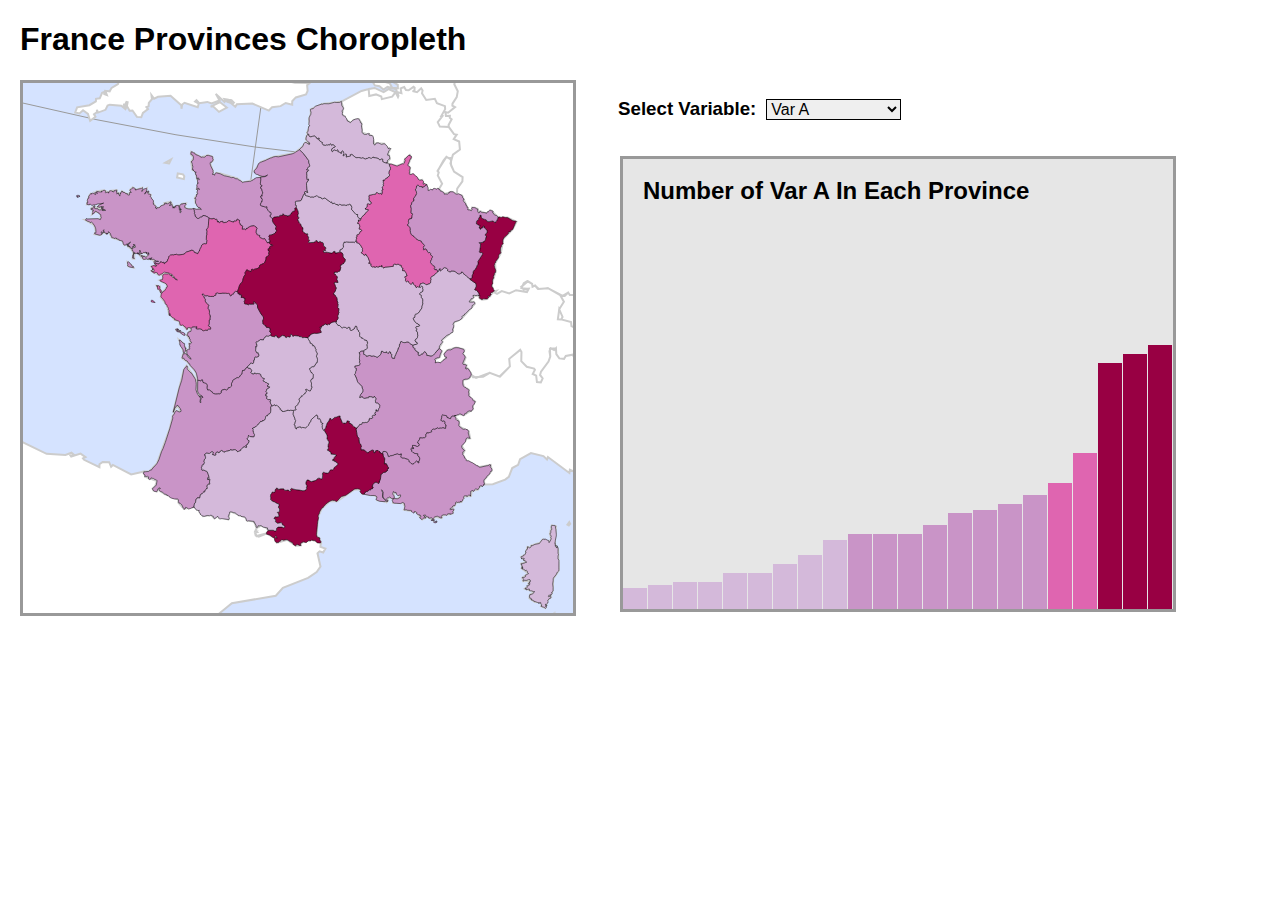
==== coordinated_viz_example_code/index.html @ 4ebcfd1a "Update for lab demo" ====
<!DOCTYPE HTML>
<html>
    <head>
        <meta charset="utf-8">
        <title>Coordinated Visualization</title>
        
        <!--main stylesheet-->
		<link rel="stylesheet" href="css/style.css" />
    </head>
    
    <body>        
        <!--libraries-->
		<script src="lib/d3.js"></script>
        <script src="lib/topojson.v1.min.js"></script>
        <script src="lib/queue.js"></script>

    	<!--link to main javascript file-->
		<script src="js/main.js"></script>
    </body>
</html>
---- coordinated_viz_example_code/css/style.css ----
@charset "utf-8";
/* CSS Document */

body {
	height: 100%;
	margin: 20px;
	font-family: "Proxima Nova Rg", Arial, Helvetica, sans-serif;
	/* text unselectable */
	-webkit-user-select: none; /* Chrome/Safari */        
	-moz-user-select: none; /* Firefox */
	-ms-user-select: none; /* IE10+ */
}

svg {
	position: absolute;
}

h3 {
	display: inline;
	margin-right: 10px;
}

.gratBackground {
  fill: #D5E3FF;
}

.gratLines {
  fill: none;
  stroke: #999;
  stroke-width: 1px;
}

.map {
	border: medium solid #999;
}

.countries {
  fill: #fff;
  stroke: #ccc;
  stroke-width: 2px;
}

.provinces {
  fill: none;
  stroke: #000;
  stroke-width: 0.5px;
  stroke-linecap: round;
}

.dropdown {
	margin-left: 598px;
	margin-top: 40px;
	margin-bottom: -20px;
}

.dropdown select {
	font-size: 1em;
	border: 1px solid black;
	width: 135px;
}

.infolabel {
	position: absolute;
	width: 200px;
	height: 50px;
	color: #fff;
	background-color: #000;
	border: solid thin #fff;
	padding: 5px;
}

.infolabel h1 {
	margin: 0px;
	padding: 0px;
	display: inline-block;
	line-height: 1em;
}

.infolabel b {
	float: left;
}

.labelname {
	display: inline-block;
	float: right;
	margin: -25px 0px 0px 40px;
	font-size: 1em;
	font-weight: bold;
	position: absolute;
}

.chart {
	background-color: rgba(128,128,128,.2);
	border: medium solid #999;
	margin-left: 600px;
	margin-top: 56px;
}

.charttext {
	font-size: 1.5em;
	font-weight: bold;
}
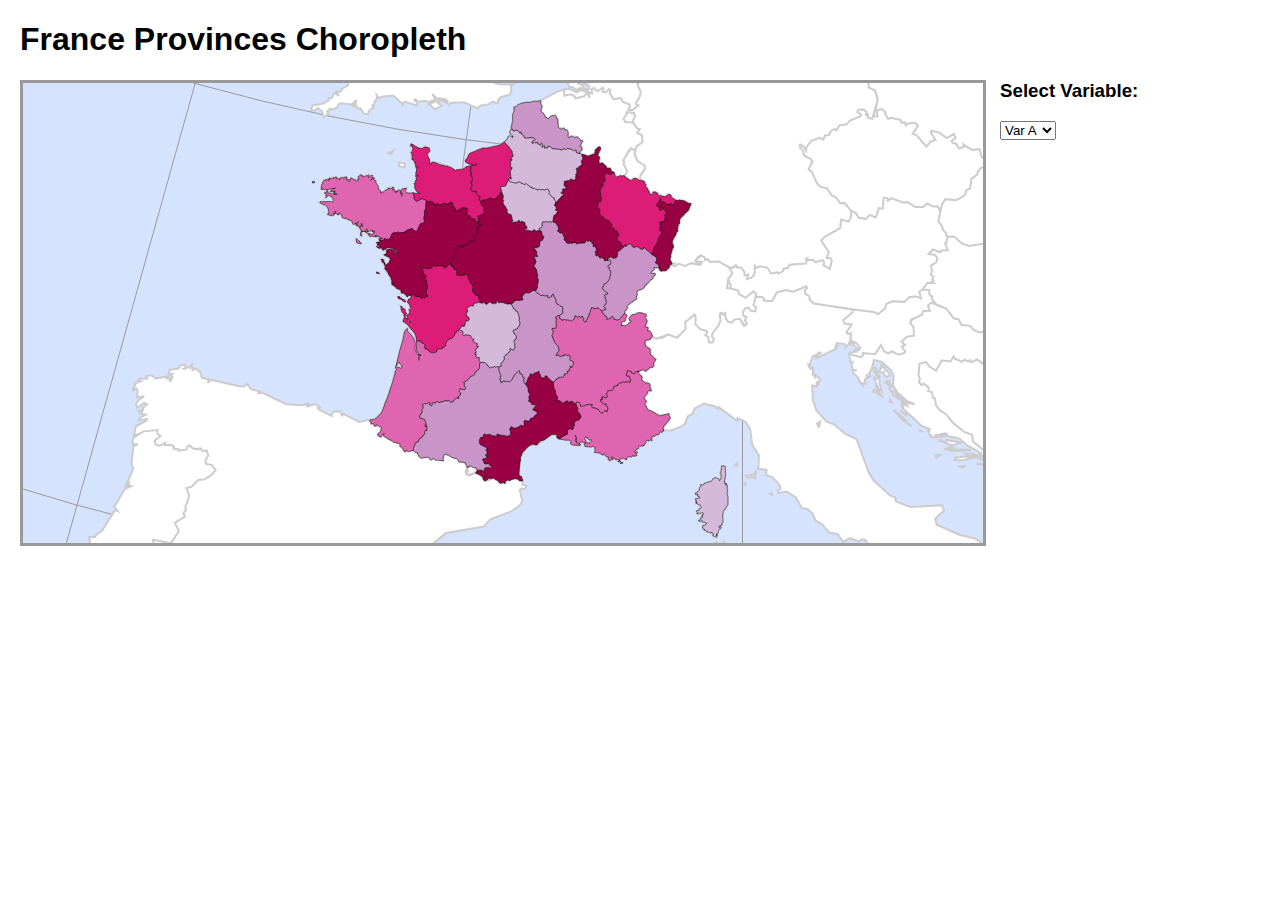
==== commit 3e0e3e3a: "merge onto apache server" ====
--- a/coordinated_viz_example_code/index.html
+++ b/coordinated_viz_example_code/index.html
@@ -2,7 +2,7 @@
 <html>
     <head>
         <meta charset="utf-8">
-        <title>Coordinated Visualization</title>
+        <title>My Coordinated Visualization</title>
         
         <!--main stylesheet-->
 		<link rel="stylesheet" href="css/style.css" />
@@ -10,7 +10,7 @@
     
     <body>        
         <!--libraries-->
-		<script src="lib/d3.js"></script>
+		<script src="lib/d3.v3.js"></script>
         <script src="lib/topojson.v1.min.js"></script>
         <script src="lib/queue.js"></script>
 
--- a/coordinated_viz_example_code/css/style.css
+++ b/coordinated_viz_example_code/css/style.css
@@ -2,8 +2,9 @@
 /* CSS Document */
 
 body {
+	width: 100%;
 	height: 100%;
-	margin: 20px;
+	margin: 20px 20px;
 	font-family: "Proxima Nova Rg", Arial, Helvetica, sans-serif;
 	/* text unselectable */
 	-webkit-user-select: none; /* Chrome/Safari */        
@@ -13,11 +14,6 @@
 
 svg {
 	position: absolute;
-}
-
-h3 {
-	display: inline;
-	margin-right: 10px;
 }
 
 .gratBackground {
@@ -48,15 +44,7 @@
 }
 
 .dropdown {
-	margin-left: 598px;
-	margin-top: 40px;
-	margin-bottom: -20px;
-}
-
-.dropdown select {
-	font-size: 1em;
-	border: 1px solid black;
-	width: 135px;
+	margin-left: 980px;
 }
 
 .infolabel {
@@ -87,16 +75,4 @@
 	font-size: 1em;
 	font-weight: bold;
 	position: absolute;
-}
-
-.chart {
-	background-color: rgba(128,128,128,.2);
-	border: medium solid #999;
-	margin-left: 600px;
-	margin-top: 56px;
-}
-
-.charttext {
-	font-size: 1.5em;
-	font-weight: bold;
 }